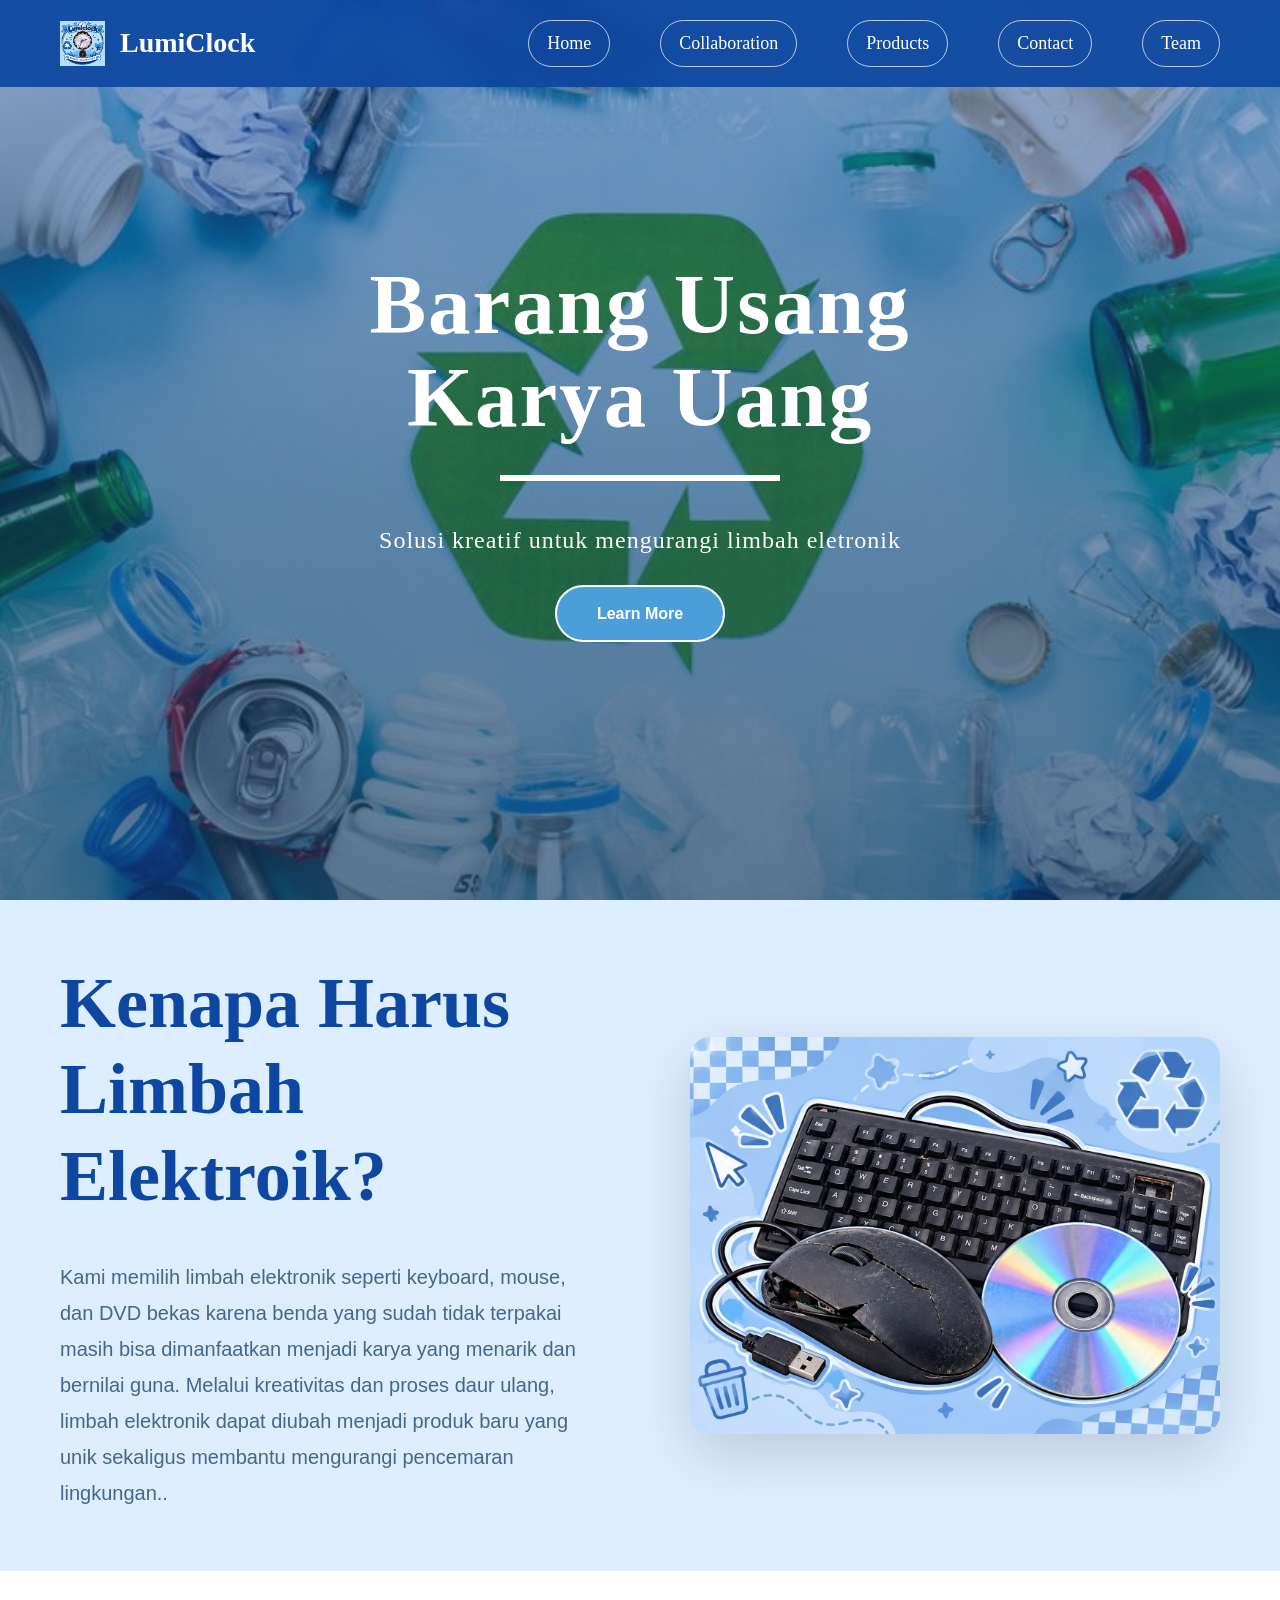
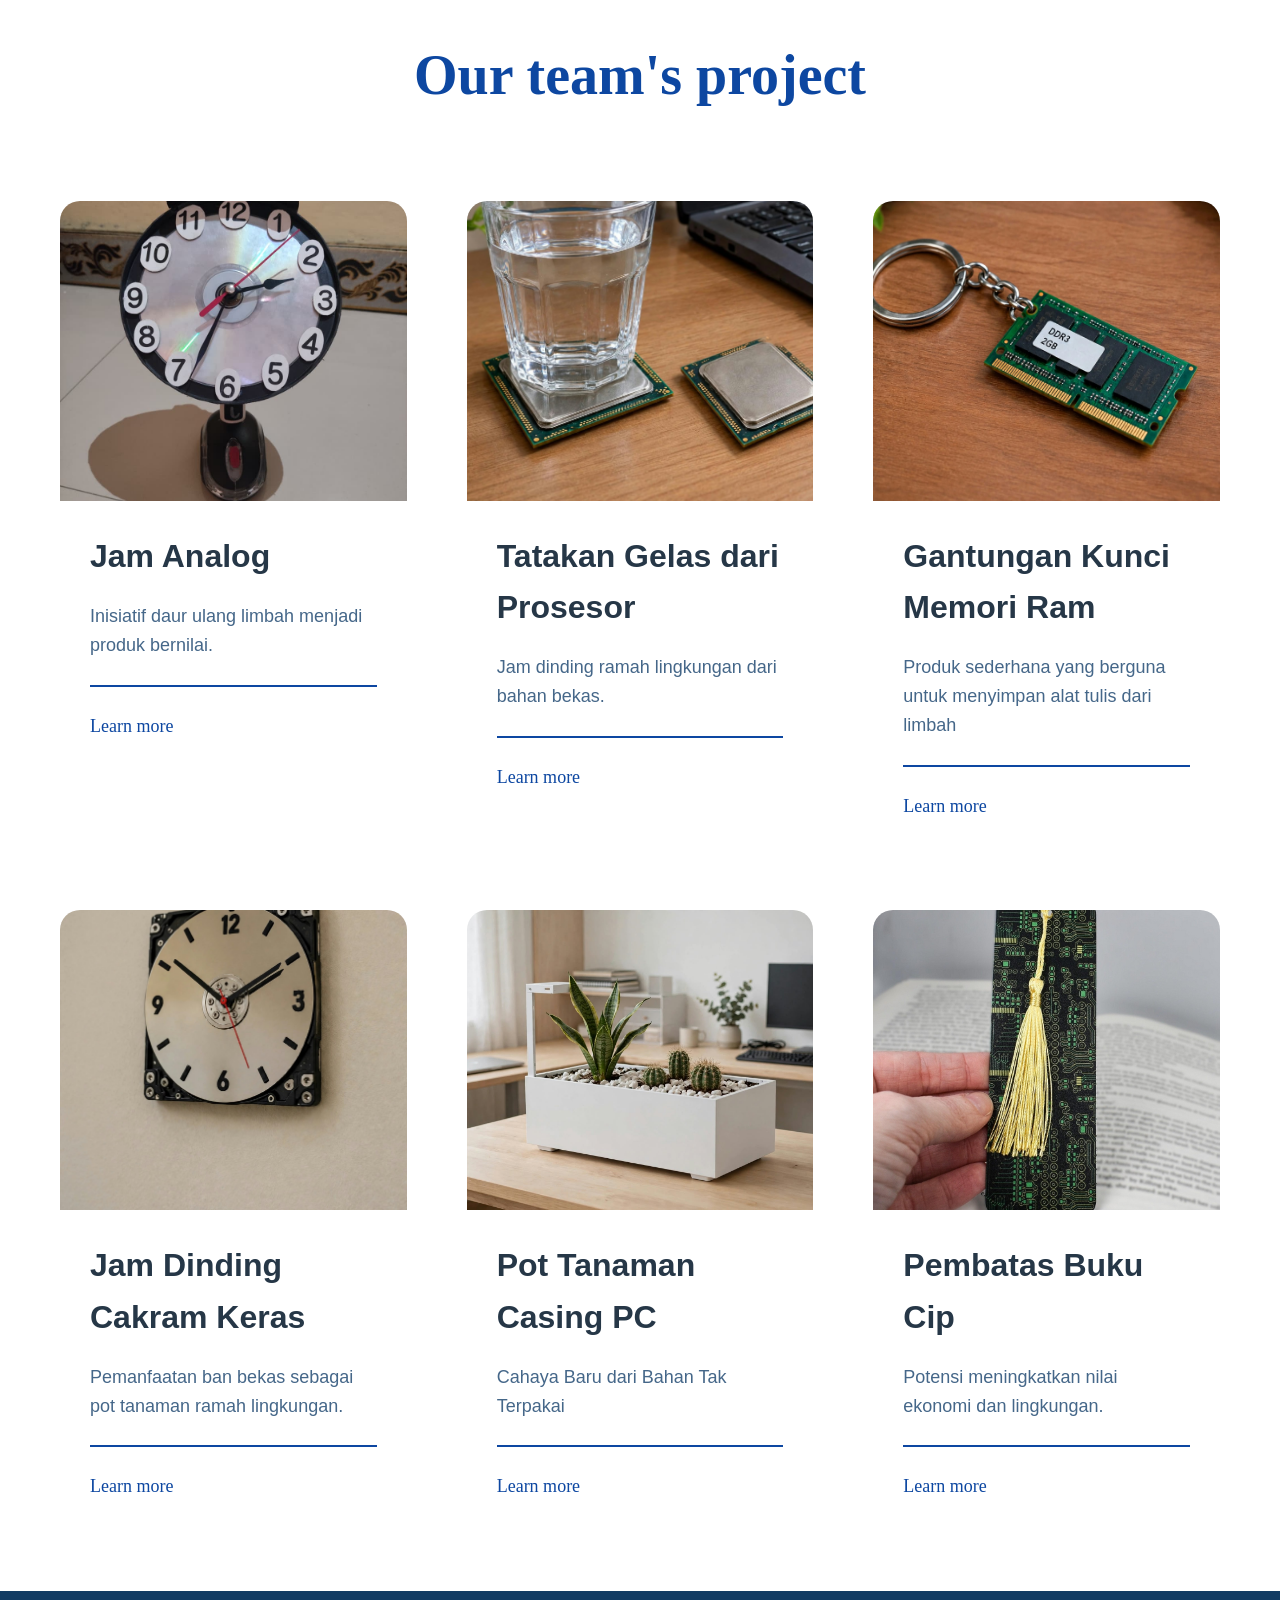
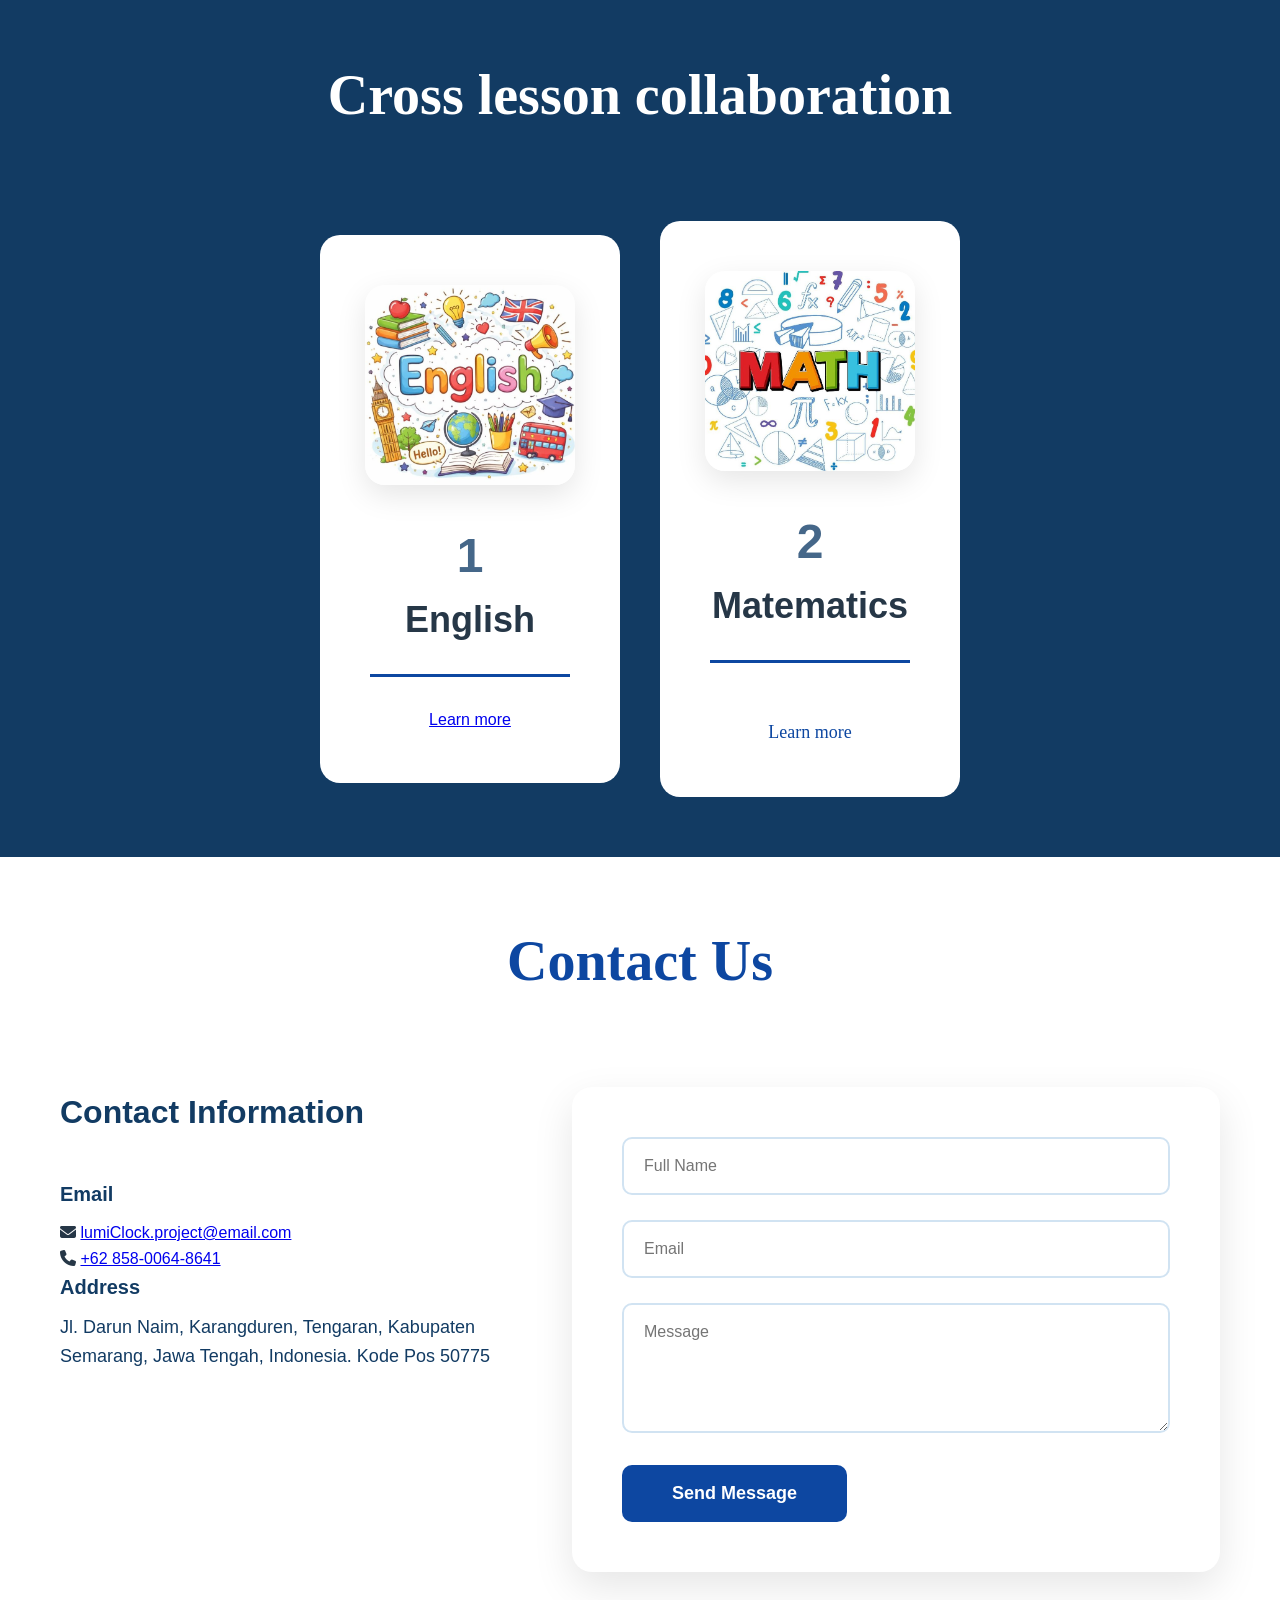
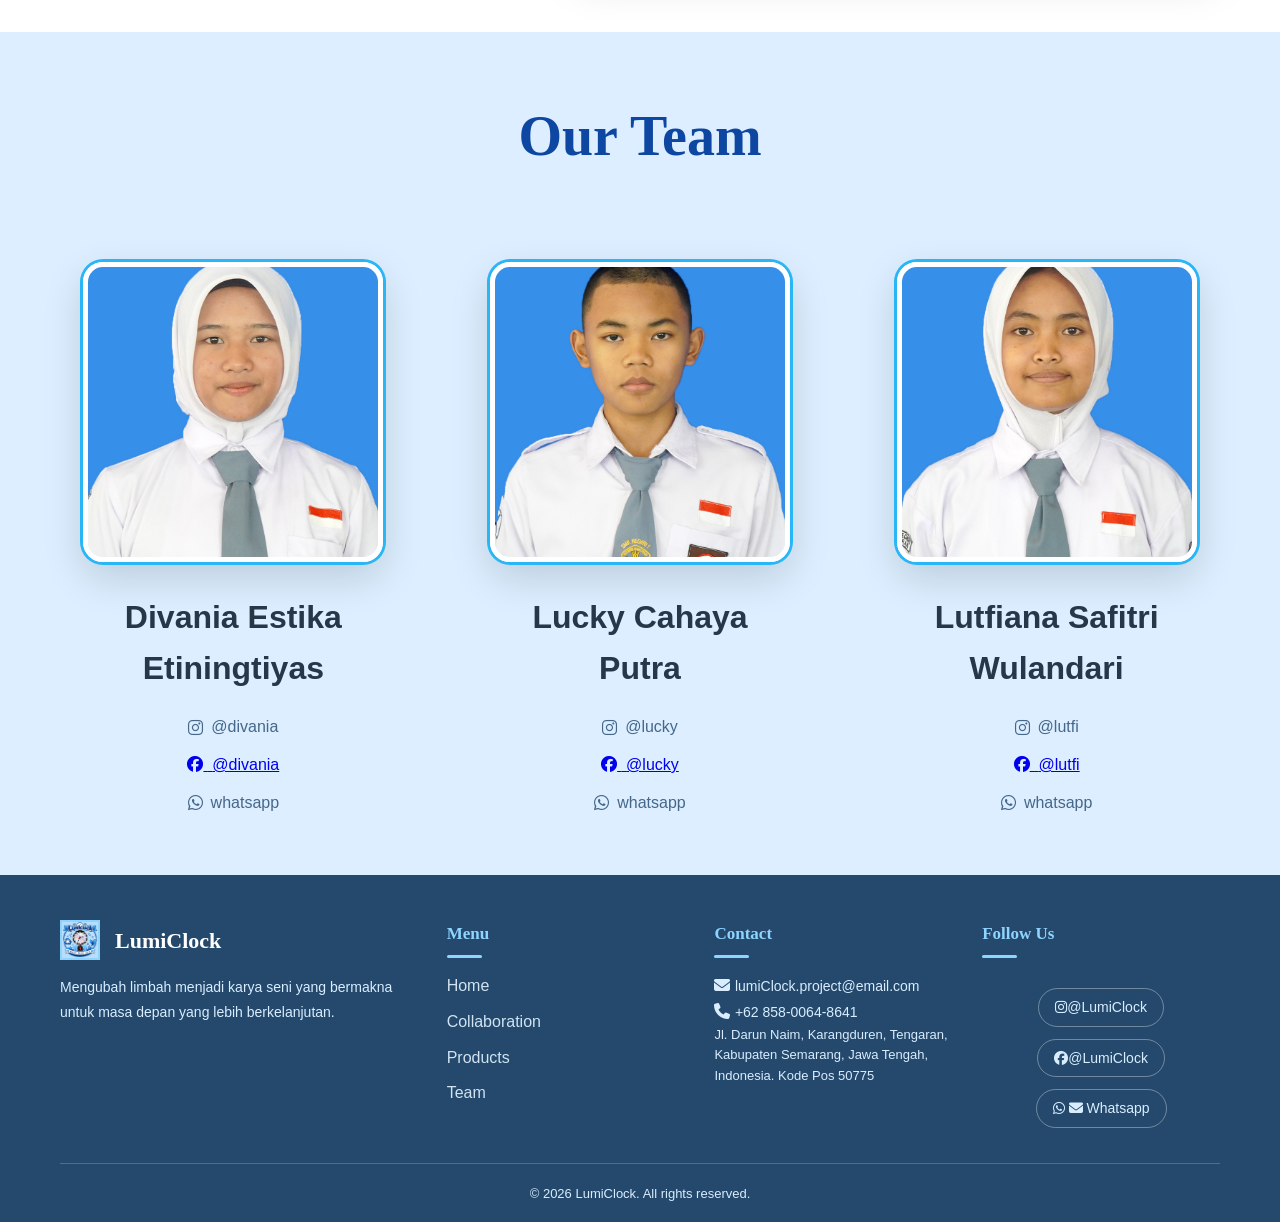
==== index.html @ 258621f5 "Add files via upload" ====
<!DOCTYPE html>
<html lang="id">
<head>
    <meta charset="UTF-8">
    <meta name="viewport" content="width=device-width, initial-scale=1.0">
    <title>LumiClock - Barang Usang Karya Uang</title>
    <link rel="stylesheet" href="style.css">
</head>
<body>

    <!-- Navigation -->
     
    <nav class="navbar">
        <div class="nav-container">
            <div class="logo">
                <img src="images/logo produk.jpeg" alt="LumiClock Logo">
                <span>LumiClock</span>
            </div>
            <ul class="nav-menu">
                 <li><a href="index.html#beranda">Home</a></li>
                        <li><a href="index.html#kolaborasi">Collaboration</a></li>
                        <li><a href="index.html#produk">Products</a></li>
                        <li><a href="index.html#kontak">Contact</a></li>
                        <li><a href="index.html#tim">Team</a></li>
            </ul>
        </div>
    </nav>

    <!-- Hero Section -->            

<section class="hero" id="beranda">
<div class="hero-content">
        <h1>Barang Usang<br>Karya Uang</h1>
        <div class="hero-underline"></div>
        <p class="hero-subtitle">Solusi kreatif untuk mengurangi limbah eletronik</p><br>

        <p><a href="materi.html" class="btn">Learn More</a></p>
        </div>
    </section>

    <!-- Why Section -->
    <section class="why-section">
        <div class="container">
            <div class="why-content">
                <div class="why-text">
                    <h2>Kenapa Harus<br>Limbah<br>Elektroik?</h2>
                    <p>Kami memilih limbah elektronik seperti keyboard, mouse, dan DVD bekas karena benda yang sudah tidak terpakai masih bisa dimanfaatkan menjadi karya yang menarik dan bernilai guna. Melalui kreativitas dan proses daur ulang, limbah elektronik dapat diubah menjadi produk baru yang unik sekaligus membantu mengurangi pencemaran lingkungan..</p>
                </div>
                <div class="why-image">
                    <img src="images/limbah.jpeg" alt="Limbah Elektronik">
                </div>
            </div>
        </div>
    </section>

     <!-- Products Section -->
    <section class="products-section" id="produk">
        <div class="container">
            <h2 class="section-title">Our team's project</h2>
            <div class="products-grid">
                <div class="product-card">
                    <div class="product-image">
                        <img src="images/JAM ANALOG.jpeg" alt="Jam Analog">
                    </div>
                    <h3>Jam Analog</h3>
                    <p>Inisiatif daur ulang limbah menjadi produk bernilai.</p>
                    <div class="product-underline"></div>
                    <a href="jam analog.html" class="learn-more">Learn more</a>
                </div>
                <div class="product-card">
                    <div class="product-image">
                        <img src="images/TATAKAN GELAS.jpeg" alt="Tatakan Gelas">
                    </div>
                    <h3>Tatakan Gelas dari Prosesor</h3>
                    <p>Jam dinding ramah lingkungan dari bahan bekas.</p>
                    <div class="product-underline"></div>
                    <a href="tatakan gelas.html" class="learn-more">Learn more</a>
                </div>
                <div class="product-card">
                    <div class="product-image">
                        <img src="images/GANTUNGAN KUNCI.jpeg" alt="Gantungan Kunci Mmemori RAM">
                    </div>
                    <h3>Gantungan Kunci Memori Ram</h3>
                    <p>Produk sederhana yang berguna untuk menyimpan alat tulis dari limbah</p>
                    <div class="product-underline"></div>
                    <a href="gantungan kunci.html" class="learn-more" >Learn more</a>
                </div>
                <div class="product-card">
                    <div class="product-image">
                        <img src="images/JAMM  DINDING.jpeg" alt="Jam Dinding Cakram Keras">
                    </div>
                    <h3>Jam Dinding Cakram Keras</h3>
                    <p>Pemanfaatan ban bekas sebagai pot tanaman ramah lingkungan.</p>
                    <div class="product-underline"></div>
                    <a href="jam dinding.html" class="learn-more">Learn more</a>
                </div>
                <div class="product-card">
                    <div class="product-image">
                        <img src="images/POT TANAMAN.jpeg" alt="Pot Tanaman Casing PC">
                    </div>
                    <h3>Pot Tanaman Casing PC</h3>
                    <p>Cahaya Baru dari Bahan Tak Terpakai</p>
                    <div class="product-underline"></div>
                    <a href="pot tanaman.html" class="learn-more">Learn more</a>
                </div>

                <div class="product-card">
                    <div class="product-image">
                        <img src="images/pembatas buku chip.jpeg" alt="Pembatas Buku Cip">
                    </div>
                    <h3>Pembatas Buku Cip</h3>
                    <p>Potensi meningkatkan nilai ekonomi dan lingkungan.</p>
                    <div class="product-underline"></div>
                    <a href="pembatas buku.html" class="learn-more">Learn more</a>
                </div>
            </div>
        </div>
    </section>


    <!-- Collaboration Section -->
    <section class="collaboration-section" id="kolaborasi">
        <div class="container">
            <h2 class="section-title">Cross lesson collaboration</h2>
            <div class="collaboration-grid">
                     
                <div class="collab-card">
                    <div class="collab-icon">
                        <img src="images/bahasa inggris.jpg" alt="Bahasa Inggris">
                    </div>
                    <h3><span class="number">1</span>English</h3>
                    <div class="collab-underline"></div>
                    <a href="bahasa inggris.html" learn-more>Learn more</a>
                </div>

                <div class="collab-card">
                    <div class="collab-icon">
                        <img src="images/logo matematika.jpg" alt="Matematika">
                    </div>
                    <h3><span class="number">2</span> Matematics</h3>
                    <div class="collab-underline"></div><br>
                    <a href="matematika.html" class="learn-more">Learn more</a><br>
                </div>
            </div>
        </div>
    </section>

   
    <!-- Contact Section -->
    <section class="contact-section" id="kontak">
        <div class="container">
            <h2 class="section-title">Contact Us</h2>
            <div class="contact-content">
                <div class="contact-info">
                    <h3>Contact Information</h3>
                    <div class="info-item">
                        <h4>Email</h4>
                         <div class="contact-item">
                <i class="fa-solid fa-envelope"></i>
                <a href="mailto:lumiClock.project@email.com">
                    lumiClock.project@email.com
                </a>
            </div>

            <div class="contact-item">
                <i class="fa-solid fa-phone"></i>
                <a href="tel:+62 858-0064-8641">
                    +62 858-0064-8641
                </a>
            </div>
        
                        <h4>Address</h4>
                        <p>Jl. Darun Naim, Karangduren, Tengaran, Kabupaten Semarang, Jawa Tengah, Indonesia. Kode Pos 50775</p>
                    </div>
                </div>

                
                <div class="contact-form">
                    <form>
                        <div class="form-group">
                            <input type="text" placeholder="Full Name" required>
                        </div>
                        <div class="form-group">
                            <input type="email" placeholder="Email" required>
                        </div>
                        <div class="form-group">
                            <textarea placeholder="Message" rows="5" required></textarea>
                        </div>
                        <button type="submit" class="btn-submit">Send Message</button>
                    </form>
                </div>
            </div>
        </div>
    </section>


 
   <!-- Team Section -->
    <section class="team-section" id="tim">
        <div class="container">
            <h2 class="section-title">Our Team</h2>
            <div class="team-grid">
                <div class="team-card">
                    <div class="team-image">
                        <img src="images/PPLG (10).JPG" alt="Divania Estika Etiningtiyas">
                    </div>
                    <h3>Divania Estika Etiningtiyas</h3>
          <link rel="stylesheet" href="https://cdnjs.cloudflare.com/ajax/libs/font-awesome/6.5.1/css/all.min.css">
          <div class="sosmed">
            <a href="https://www.instagram.com/divaa_tys?xtok=dWRhZnltdzcya3Fh" target="_blank" class="sosmed-item">
                <i class="fa-brands fa-instagram"></i>
              <span>@divania</span>
            </a>
            <a href="https://www.facebook.com/share/1EH5o3qhyA/">
                <i class="fa-brands fa-facebook"></i><span> </span>

              <i class="fab vi.facebook"></i> <span>@divania</span><br>
            </a>
           <a href="https://wa.me/082322946203" class="sosmed-item">
    <i class="fa-brands fa-whatsapp"></i>
    <span>whatsapp</span>
</a>
                </div>
                </div>


                <div class="team-card">
                    <div class="team-image">
                        <img src="images/PPLG (20).JPG" alt="Lucky Cahaya Putra">
                    </div>
                    <h3>Lucky Cahaya <br> Putra</h3>
                   <link rel="stylesheet" href="https://cdnjs.cloudflare.com/ajax/libs/font-awesome/6.5.1/css/all.min.css">
          <div class="sosmed">
            <a href="https://www.instagram.com/lace_ky?srtk=NGhic2dpZ2Y5dnlt" target="_blank" class="sosmed-item">
             <i class="fa-brands fa-instagram"></i>
          <span>@lucky</span>
             </a>
            <a href="https://www.facebook.com/share/1KVHvXNcz6/">
                <i class="fa-brands fa-facebook"></i><span> </span>

              <i class="fab vi.facebook"></i> <span>@lucky</span><br>
            </a>
            <a href="https://wa.me/6085875242914" class="sosmed-item">
               <i class="fa-brands fa-whatsapp"></i>
                <span>whatsapp</span>
            </a>
                </div>
                </div>


                
                <div class="team-card">
                    <div class="team-image">
                        <img src="images/PPLG (22).JPG" alt="Lutfiana Safitri Wulandari">
                    </div>
                    <h3>Lutfiana Safitri Wulandari</h3>
                   <link rel="stylesheet" href="https://cdnjs.cloudflare.com/ajax/libs/font-awesome/6.5.1/css/all.min.css">
          <div class="sosmed">
           <a href="https://www.instagram.com/cure_lutfiana?obrf=MWN4d24wbmVnMG81MA==" target="_blank" class="sosmed-item">
             <i class="fa-brands fa-instagram"></i>
              <span>@lutfi</span>
            </a>

            <a href="https://www.facebook.com/share/1JRMru8TwY/">
                <i class="fa-brands fa-facebook"></i><span> </span>

              <i class="fab vi.facebook"></i> <span>@lutfi</span><br>
            </a>
           <a href="https://wa.me/085800648641" class="sosmed-item">
             <i class="fa-brands fa-whatsapp"></i>
              <span>whatsapp</span>
           </a>
                </div>
                </div>
            </div>
        </div>
    </section>


        <!-- Footer -->
    <footer class="footer">
        <div class="container">
            <div class="footer-content">
                <div class="footer-section">
                    <div class="footer-logo">
                        <img src="images/logo produk.jpeg" alt="LumiClock">
                        <span>LumiClock</span>
                    </div>
                    <p>Mengubah limbah menjadi karya seni yang bermakna untuk masa depan yang lebih berkelanjutan.</p>
                </div>
                <div class="footer-section">
                    <h4>Menu</h4>
                    <ul>
                        <li><a href="index.html#beranda">Home</a></li>
                        <li><a href="index.html#kolaborasi">Collaboration</a></li>
                        <li><a href="index.html#produk">Products</a></li>
                        <li><a href="index.html#tim">Team</a></li>
                    </ul>
                </div>
                <div class="footer-section">
                    <h4>Contact</h4>
                    <ul>
                       <div class="contact-item">
                <i class="fa-solid fa-envelope"></i>
                <a href="mailto:lumiClock.project@email.com">
                    lumiClock.project@email.com
                </a>
            </div>

            <div class="contact-item">
                <i class="fa-solid fa-phone"></i>
                <a href="tel:+62 858-0064-8641">
                    +62 858-0064-8641
                </a>
            </div>
                        <li>Jl. Darun Naim, Karangduren, Tengaran, Kabupaten Semarang, Jawa Tengah, Indonesia. Kode Pos 50775</li>
                    </ul>
                </div>
                <div class="footer-section">
                    <h4>Follow Us</h4>
                    <div class="social-links">
                       <div class="sosmed">
  <a href="https://instagram.com/divania" target="_blank">
    <i class="fa-brands fa-instagram"></i><span>@LumiClock</span>
  </a>
  <a href="https://facebook.com/divania" target="_blank">
    <i class="fa-brands fa-facebook"></i><span>@LumiClock</span>
  </a>
  <a href="https://wa.me/082322946203" target="_blank">
    <i class="fa-brands fa-whatsapp"></i>
    <i class="fa-solid fa-envelope"></i>
    <span>Whatsapp</span>
  </a>
</div>
                    </div>
                </div>
            </div>
            <div class="footer-bottom">
                <p>&copy; 2026 LumiClock. All rights reserved.</p>
            </div>
        </div>
    </footer>

</body>
</html>
---- style.css ----
/* CSS Reset */
* {
    margin: 0;
    padding: 0;
    box-sizing: border-box;
}

/* Root Variables - BLUE THEME */
:root {
    --primary-color: #0D47A1;
    --secondary-color: #456789;
    --accent-color: #29B6F6;
    --text-color: #263747;
    --light-gray: #EAF4FC;
    --medium-gray: #D1E3F2;
    --dark-gray: #123B63;
    --white: #ffffff;
}

/* Base Styles */
body {
    font-family: 'DM Sans', 'Gotham', 'TeX Gyre Termes', 'TT Interphases Mono', sans-serif;
    line-height: 1.6;
    color: var(--text-color);
    overflow-x: hidden;
}

.container {
    max-width: 1400px;
    margin: 0 auto;
    padding: 0 60px;
}

/* Navigation */
.navbar {
    position: fixed;
    top: 0;
    width: 100%;
    background: rgba(13, 71, 161, 0.92);
    backdrop-filter: blur(10px);
    z-index: 1000;
    padding: 20px 0;
}

.nav-container {
    max-width: 1400px;
    margin: 0 auto;
    padding: 0 60px;
    display: flex;
    justify-content: space-between;
    align-items: center;
}

.logo {
    display: flex;
    align-items: center;
    gap: 15px;
    color: var(--white);
    font-size: 28px;
    font-weight: 700;
    font-family: 'TeX Gyre Termes';
}

.logo img {
    width: 45px;
    height: 45px;
}

.nav-menu {
    display: flex;
    list-style: none;
    gap: 50px;
}

.nav-menu a {
    display: inline-block;
    padding: 8px 18px;
    color: var(--white);
    text-decoration: none;
    font-size: 18px;
    font-weight: 500;
    border: 1.5px solid rgba(255, 255, 255, 0.7);
    border-radius: 30px;
    transition: all 0.3s ease;
    font-family: 'TeX Gyre Termes';
}

.nav-menu a:hover {
    color: var(--accent-color);
    border-color: var(--accent-color);
    background: rgba(41, 182, 246, 0.1);
}

/* Hero Section */
.hero {
    position: relative;
    min-height: 100vh;

    background-image:
        linear-gradient(
            rgba(13, 71, 161, 0.45),
            rgba(18, 59, 99, 0.65)
        ),
        url("images/recycle.jpg");

    background-size: cover;
    background-position: center center;
    background-repeat: no-repeat;
    background-attachment: scroll;

    display: flex;
    align-items: center;
    justify-content: center;
    text-align: center;
}

.hero-content {
    color: var(--white);
}



.hero h1 {
    font-family: 'TeX Gyre Termes';
    font-size: 85px;
    font-weight: 700;
    line-height: 1.1;
    margin-bottom: 30px;
    letter-spacing: 2px;
}

.hero-underline {
    width: 280px;
    height: 6px;
    background: var(--white);
    margin: 30px auto 40px;
}

.hero-subtitle {
    font-size: 24px;
    font-weight: 400;
    letter-spacing: 1px;
    font-family: 'DM Sans';
}

/* Why Section */
.why-section {
    padding: 60px 0;
    background: var(--light-gray);
}

.why-content {
    display: grid;
    grid-template-columns: 1fr 1fr;
    gap: 100px;
    align-items: center;
}

.why-text h2 {
    font-family: 'TeX Gyre Termes';
    font-size: 72px;
    font-weight: 700;
    line-height: 1.2;
    margin-bottom: 40px;
    color: var(--primary-color);
}

.why-text p {
    font-size: 20px;
    line-height: 1.8;
    color: var(--secondary-color);
}

.why-image {
    border-radius: 20px;
    overflow: hidden;
    box-shadow: 0 20px 60px rgba(0, 0, 0, 0.15);
}

.why-image img {
    width: 100%;
    height: auto;
    display: block;
}

/* Collaboration Section */
.collaboration-section {
    padding: 60px 0;
    background: var(--dark-gray);
}

.section-title {
    font-size: 56px;
    font-weight: 700;
    text-align: center;
    margin-bottom: 80px;
    color: var(--white);
    font-family: 'TeX Gyre Termes';
}

.collaboration-grid {
    display: flex;
    justify-content: center;
    align-items: center;
    gap: 40px;
    flex-wrap: wrap;
}

.collab-card {
    background: var(--white);
    padding: 50px 40px;
    border-radius: 20px;
    text-align: center;
    width: 300px;
    transition: transform 0.3s ease, box-shadow 0.3s ease;
}

.collab-card:hover {
    transform: translateY(-10px);
    box-shadow: 0 30px 80px rgba(13, 71, 161, 0.2);
}

.collab-icon {
    width: 210px;
    height: 200px;
    margin: 0 auto 40px;
    border-radius: 20px;
    overflow: hidden;
    box-shadow: 0 10px 30px rgba(0, 0, 0, 0.1);
}

.collab-icon img {
    width: 100%;
    height: 100%;
    object-fit: cover;
}

.collab-card h3 {
    font-size: 36px;
    font-weight: 700;
    margin-bottom: 30px;
    line-height: 1.3;
}

.number {
    font-size: 48px;
    color: var(--secondary-color);
    display: block;
    margin-bottom: 10px;
}

.collab-underline {
    width: 200px;
    height: 3px;
    background: var(--primary-color);
    margin: 30px auto;
}

.learn-more {
    color: var(--primary-color);
    text-decoration: none;
    font-size: 18px;
    font-weight: 500;
    transition: rgba(15, 185, 236, 0.897);
    font-family: 'TT Interphases Mono';
}

.learn-more:hover {
    color: var(--accent-color);
}

/* Products Section */
.products-section {
    padding: 60px 0;
    background: var(--light-gray);
}

.products-section .section-title {
    color: var(--primary-color);
    font-family: 'TeX Gyre Termes';
}

.products-grid {
    display: grid;
    grid-template-columns: repeat(3, 1fr);
    gap: 60px;
}

.product-card {
    background: var(--white);
    border-radius: 20px;
    overflow: hidden;
    transition: transform 0.3s ease, box-shadow 0.3s ease;
}

.product-card:hover {
    transform: translateY(-10px);
    box-shadow: 0 30px 80px rgba(13, 71, 161, 0.15);
}

.product-image {
    width: 100%;
    height: 300px;
    overflow: hidden;
}

.product-image img {
    width: 100%;
    height: 100%;
    object-fit: cover;
    transition: transform 0.3s ease;
}

.product-card:hover .product-image img {
    transform: scale(1.1);
}

.product-card h3 {
    font-size: 32px;
    font-weight: 700;
    padding: 30px 30px 20px;
}

.product-card p {
    font-size: 18px;
    color: var(--secondary-color);
    padding: 0 30px;
    line-height: 1.6;
}

.product-underline {
    width: calc(100% - 60px);
    height: 2px;
    background: var(--primary-color);
    margin: 25px 30px;
}

.product-card .learn-more {
    display: block;
    padding: 0 30px 30px;
}

/* Team Section */
.team-section {
    padding: 60px 0;
    background: var(--light-gray);
}

.team-section .section-title {
    color: var(--primary-color);
}

.team-grid {
    display: grid;
    grid-template-columns: repeat(3, 1fr);
    gap: 60px;
}

.team-card {
    text-align: center;
}

.team-image {
    width: 300px;
    height: 300px;
    margin: 0 auto 30px;
    border: 5px solid var(--white);
    border-radius: 20px;
    overflow: hidden;
    box-shadow: 0 0 0 3px var(--accent-color),
                0 15px 40px rgba(0, 0, 0, 0.15);
}

.team-image img {
    width: 100%;
    height: 100%;
    object-fit: cover;
    transition: transform 0.4s ease;
}

.team-card:hover .team-image img {
    transform: scale(1.05);
}

.team-card h3 {
    font-size: 32px;
    font-weight: 700;
    margin-bottom: 20px;
}

.team-card p {
    font-size: 16px;
    line-height: 1.8;
    color: var(--secondary-color);
    padding: 0 20px;
}

/* Contact Section */
.contact-section {
    padding: 60px 0;
    background: var(--dark-gray);
}

.contact-section .section-title {
    color: var(--white);
}

.contact-content {
    display: grid;
    grid-template-columns: 1fr 1.5fr;
    gap: 80px;
    margin-top: 60px;
}

.contact-info h3 {
    font-size: 32px;
    font-weight: 700;
    margin-bottom: 40px;
    color: var(--white);
}

.info-item {
    margin-bottom: 30px;
}

.info-item h4 {
    font-size: 20px;
    font-weight: 700;
    margin-bottom: 10px;
    color: var(--white);
}

.info-item p {
    font-size: 18px;
    color: var(--white);
    line-height: 1.6;
}

.contact-form {
    background: var(--white);
    padding: 50px;
    border-radius: 20px;
    box-shadow: 0 15px 40px rgba(0, 0, 0, 0.1);
}

.form-group {
    margin-bottom: 25px;
}

.form-group input,
.form-group textarea {
    width: 100%;
    padding: 18px 20px;
    border: 2px solid var(--medium-gray);
    border-radius: 10px;
    font-size: 16px;
    font-family: 'DM Sans', sans-serif;
    transition: border-color 0.3s ease;
}

.form-group input:focus,
.form-group textarea:focus {
    outline: none;
    border-color: var(--accent-color);
}

.btn-submit {
    background: var(--primary-color);
    color: var(--white);
    padding: 18px 50px;
    border: none;
    border-radius: 10px;
    font-size: 18px;
    font-weight: 600;
    cursor: pointer;
    transition: background 0.3s ease;
}

.btn-submit:hover {
    background: var(--dark-gray);
}

/* Footer */
.footer {
    background: var(--dark-gray);
    color: var(--white);
    padding: 80px 0 30px;
}

.footer-content {
    display: grid;
    grid-template-columns: 2fr 1fr 1fr 1fr;
    gap: 60px;
    margin-bottom: 50px;
}

.footer-logo {
    display: flex;
    align-items: center;
    gap: 15px;
    font-size: 28px;
    font-weight: 700;
    margin-bottom: 20px;
    font-family: 'TeX Gyre Termes';
}

.footer-logo img {
    width: 40px;
    height: 40px;
}

.footer-section p {
    font-size: 16px;
    line-height: 1.8;
    color: var(--medium-gray);
}

.footer-section h4 {
    font-size: 22px;
    font-weight: 700;
    margin-bottom: 25px;
    font-family: 'TeX Gyre Termes';
}

.footer-section ul {
    list-style: none;
}

.footer-section ul li {
    margin-bottom: 15px;
}

.footer-section ul li a {
    color: var(--medium-gray);
    text-decoration: none;
    font-size: 16px;
    transition: color 0.3s ease;
}

.footer-section ul li a:hover {
    color: var(--accent-color);
}

.social-links {
    display: flex;
    flex-direction: column;
    gap: 15px;
}

.social-links a {
    color: var(--medium-gray);
    text-decoration: none;
    font-size: 16px;
    transition: color 0.3s ease;
}

.social-links a:hover {
    color: var(--accent-color);
}

.footer-bottom {
    text-align: center;
    padding-top: 30px;
    border-top: 1px solid var(--secondary-color);
}

.footer-bottom p {
    color: var(--medium-gray);
    font-size: 14px;
}

/* Responsive Design */
@media (max-width: 1200px) {
    .container {
        padding: 0 40px;
    }

    .hero h1 {
        font-size: 72px;
    }

    .products-grid,
    .team-grid {
        grid-template-columns: repeat(2, 1fr);
    }
}

@media (max-width: 768px) {
    .nav-menu {
        gap: 25px;
        font-size: 16px;
    }

    .hero h1 {
        font-size: 48px;
    }

    .hero-subtitle {
        font-size: 24px;
    }

    .why-content,
    .contact-content {
        grid-template-columns: 1fr;
        gap: 50px;
    }

    .collaboration-grid,
    .products-grid,
    .team-grid,
    .footer-content {
        grid-template-columns: 1fr;
    }

    .section-title {
        font-size: 40px;
    }
}

@media (max-width: 480px) {
    .container,
    .nav-container {
        padding: 0 20px;
    }

    .hero h1 {
        font-size: 36px;
    }

    .hero-subtitle {
        font-size: 18px;
    }
}

/* Background Section Bergantian */

/* Section 1 - Why: Biru muda */
.why-section {
    background: #DCEEFF;
}

/* Section 2 - Collaboration: Biru navy */
.collaboration-section {
    background: #123B63;
}

/* Section 3 - Products: Putih */
.products-section {
    background: #FFFFFF;
}

/* Section 4 - Team: Biru muda */
.team-section {
    background: #DCEEFF;
}

/* Section 5 - Contact: Putih */
.contact-section {
    background: #FFFFFF;
}

/* Menyesuaikan warna judul Contact */
.contact-section .section-title {
    color: #0D47A1;
}

/* Menyesuaikan warna informasi kontak */
.contact-info h3,
.contact-info h4,
.contact-info p {
    color: #123B63;
}

/* Footer tetap biru navy */
.footer {
    background: #123B63;
}

.btn {
  display: inline-block;
  padding: 14px 40px;
  background: #4a9fd8;
  color: #fff;
  font-weight: 700;
  text-decoration: none;   /* hilangkan garis bawah */
  border: 2px solid #fff;  /* bingkai */
  border-radius: 999px;    /* bentuk pil */
  transition: 0.3s;
}

.btn:hover {
  background: #fff;
  color: #4a9fd8;
  transform: translateY(-3px);
  box-shadow: 0 6px 14px rgba(0, 0, 0, 0.25);
}

/* Base Styles */
body {
    font-family: 'DM Sans', 'Gotham', 'TeX Gyre Termes',
    'TT Interphases Mono', sans-serif;

    line-height: 1.6;
    color: var(--text-color);
    overflow-x: hidden;

    background-color: #EAF4FC;
}

/* Sosial Media Tim */
.sosmed {
    display: flex;
    flex-direction: column;
    align-items: center;
    gap: 12px;
    margin-top: 15px;
}

.sosmed-item {
    display: flex;
    align-items: center;
    justify-content: center;
    gap: 8px;
    color: var(--secondary-color);
    text-decoration: none;
    font-family: 'DM Sans', sans-serif;
    font-size: 16px;
    font-weight: 400;
    transition: 0.3s ease;
    
}

.sosmed-item i {
    font-size: 17px;
    font-weight: normal;
}

.sosmed-item span {
    font-weight: 400;
}

.sosmed-item:hover {
    color: var(--primary-color);
}

/* ================================
   FOOTER
================================ */
.footer {
    background: #24496c;
    color: #d9edff;
    padding: 45px 0 18px;
}

.footer-content {
    display: grid;
    grid-template-columns: 1.5fr 1fr 1fr 1fr;
    gap: 30px;
    margin-bottom: 35px;
}

.footer-logo {
    margin-bottom: 15px;
}

.footer-logo img {
    border: 2px solid #8ed4ff;
}

.footer-logo span {
    color: white;
    font-size: 22px;
    font-weight: bold;
}

.footer-section p {
    font-size: 14px;
    color: #d9edff;
    line-height: 1.8;
}

.footer-section h4 {
    color: #8ed4ff;
    font-size: 17px;
    margin-bottom: 15px;
}

.footer-section h4::after {
    content: "";
    display: block;
    width: 35px;
    height: 3px;
    background: #8ed4ff;
    margin-top: 8px;
    border-radius: 5px;
}

.footer-section ul {
    list-style: none;
}

.footer-section ul li {
    margin-bottom: 10px;
    font-size: 13px;
    color: #d9edff;
}

.footer-section a {
    text-decoration: none;
    color: #d9edff;
    font-size: 14px;
    transition: 0.3s;
}

.footer-section a:hover {
    color: #8ed4ff;
    padding-left: 5px;
}

/* SOCIAL LINKS */
.social-links {
    display: flex;
    flex-direction: column;
    gap: 12px;
}

.social-links a {
    display: inline-block;
    width: fit-content;
    padding: 7px 16px;
    border: 1px solid rgba(255, 255, 255, 0.35);
    border-radius: 50px;
    transition: 0.3s;
}

.social-links a:hover {
    background: #8ed4ff;
    color: #174b7a;
    padding-left: 20px;
}

/* FOOTER BOTTOM */
.footer-bottom {
    border-top: 1px solid rgba(255, 255, 255, 0.2);
    padding-top: 20px;
    text-align: center;
}

.footer-bottom p {
    font-size: 13px;
    color: #d9edff;
}

/* ================================
   RESPONSIVE TABLET
================================ */
@media (max-width: 900px) {

    .nav-container {
        flex-direction: column;
        gap: 15px;
    }

    .nav-menu {
        flex-wrap: wrap;
        justify-content: center;
        gap: 10px;
    }

    .footer-content {
        grid-template-columns: repeat(2, 1fr);
    }
}

/* ================================
   RESPONSIVE HP
================================ */
@media (max-width: 600px) {

    .navbar {
        padding: 12px 0;
    }

    .nav-menu {
        gap: 8px;
    }

    .nav-menu a {
        font-size: 12px;
        padding: 7px 12px;
    }

    .hero-content-page h1 {
        font-size: 26px;
    }

    .subtitle {
        font-size: 15px;
        letter-spacing: 1px;
    }

    .page-hero {
        padding: 55px 0;
    }

    .intro-section,
    .observations-section {
        padding: 40px 0;
    }

    .intro-content {
        padding: 22px;
    }

    .intro-content h2 {
        font-size: 23px;
    }

    .section-title-page {
        font-size: 24px;
        margin-bottom: 28px;
    }

    .observation-header {
        padding: 18px;
    }

    .author-info {
        gap: 12px;
    }

    .author-info img {
        width: 52px;
        height: 52px;
    }

    .author-info h3 {
        font-size: 14px;
    }

    .observation-content {
        padding: 22px 18px;
    }

    .observation-content h4 {
        font-size: 18px;
    }

    .observation-content p {
        font-size: 14px;
    }

    .footer-content {
        grid-template-columns: 1fr;
        gap: 25px;
    }
}


/* Font utama untuk seluruh website */
body {
    font-family: 'DM Sans', sans-serif;
}

/* Font khusus untuk judul */
h1, h2, h3 {
    font-family: 'Poppins', sans-serif;
}
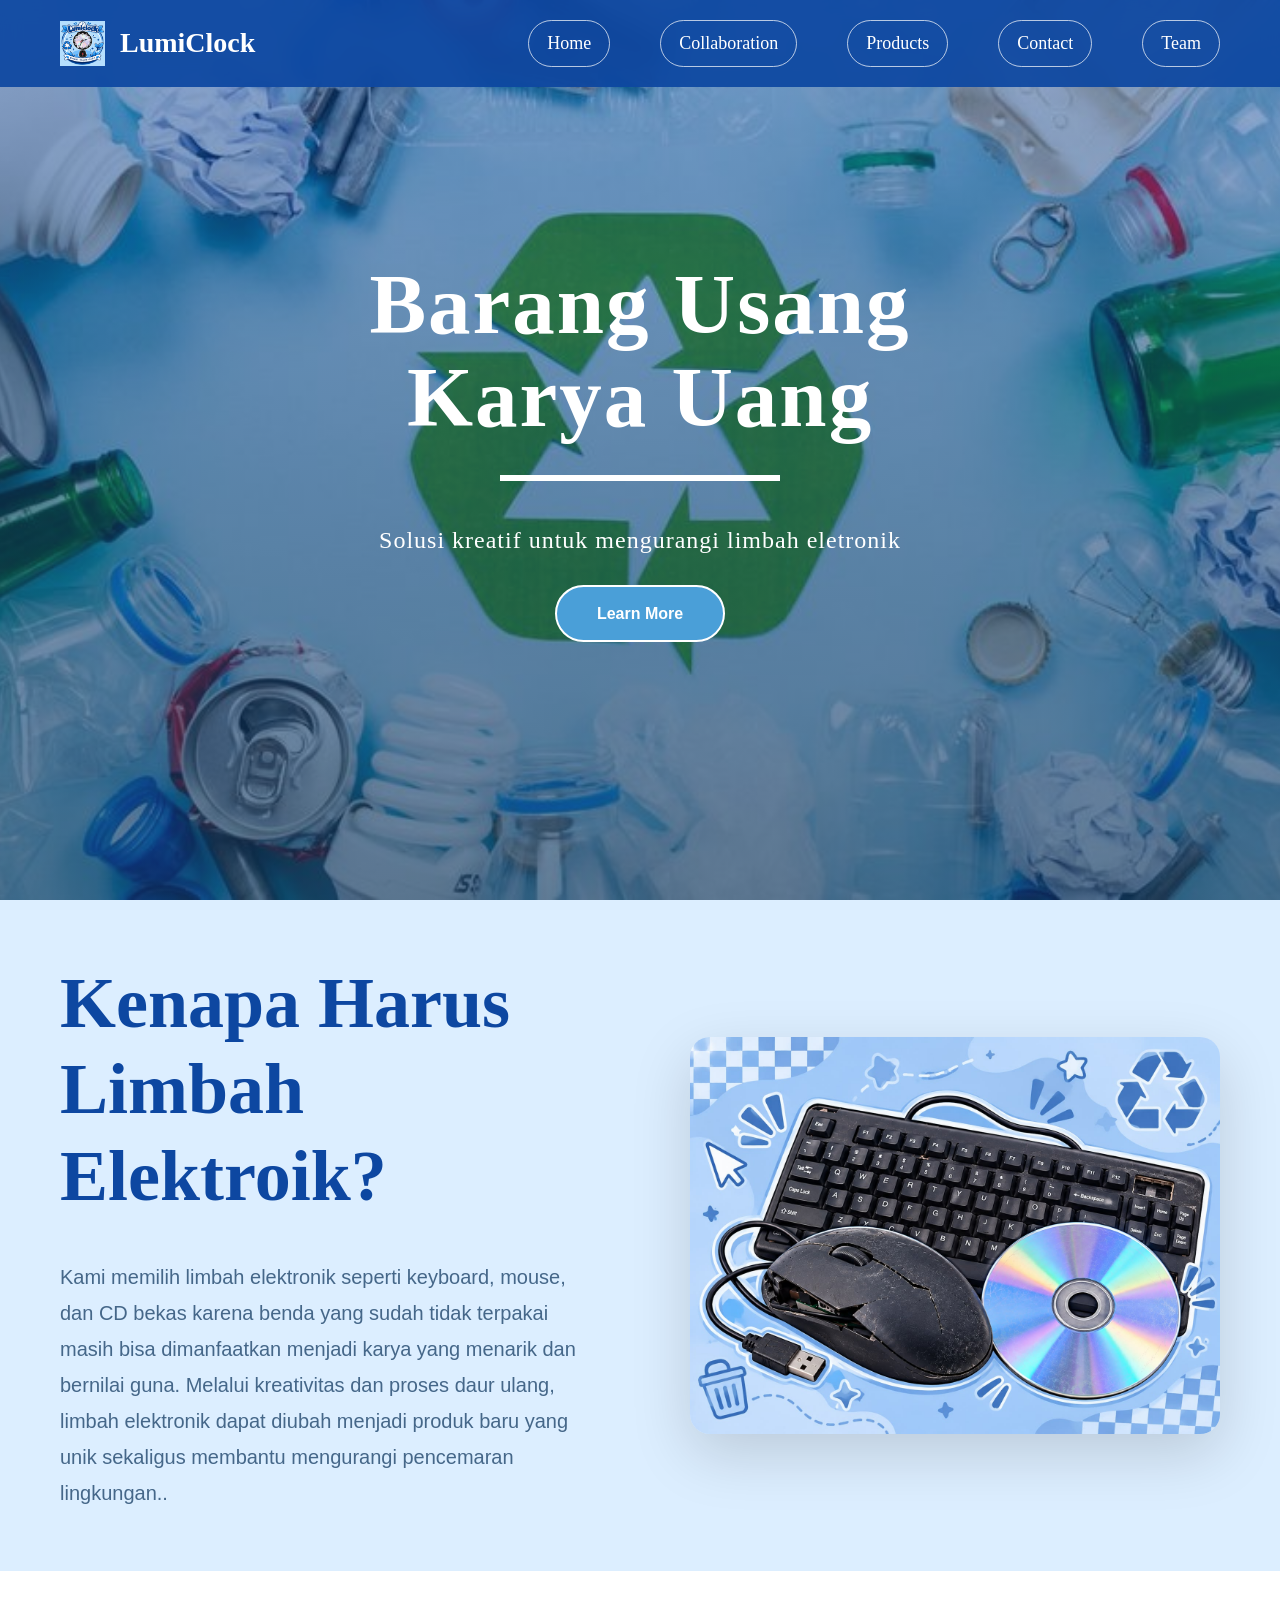
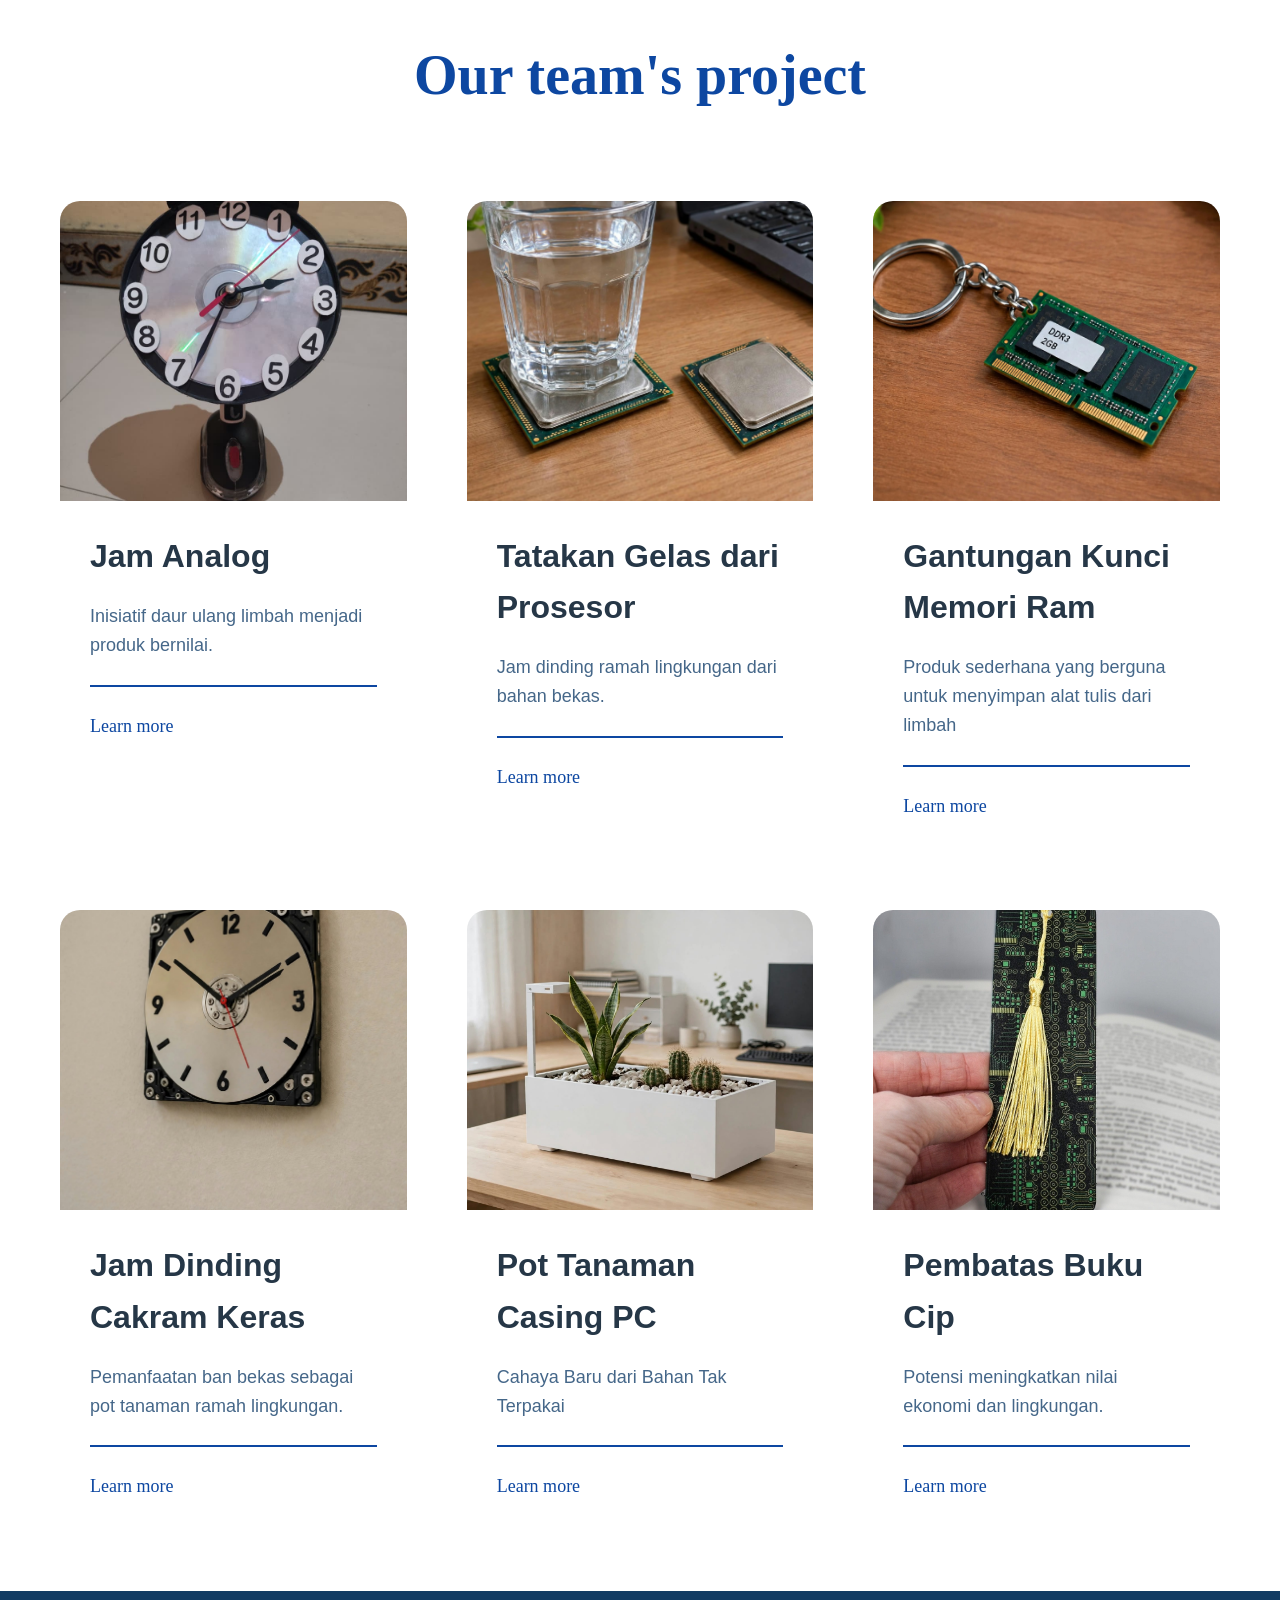
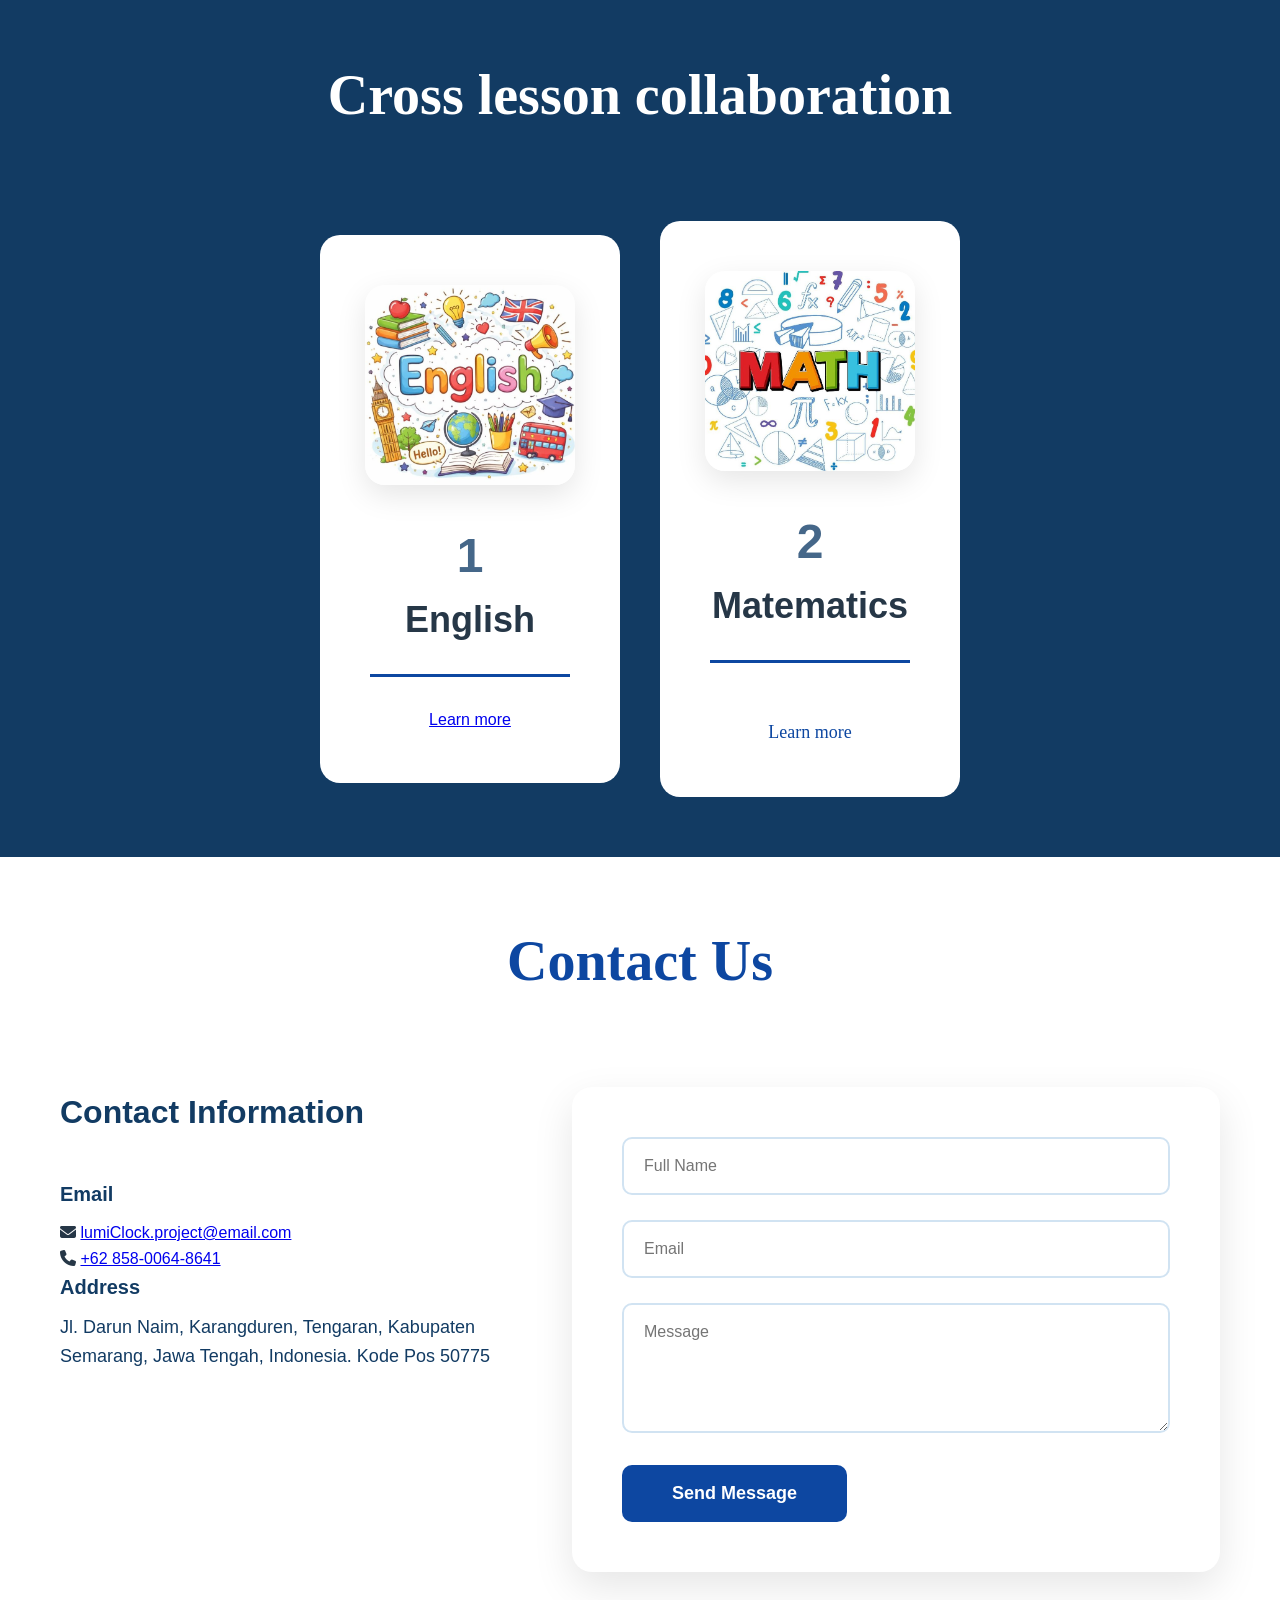
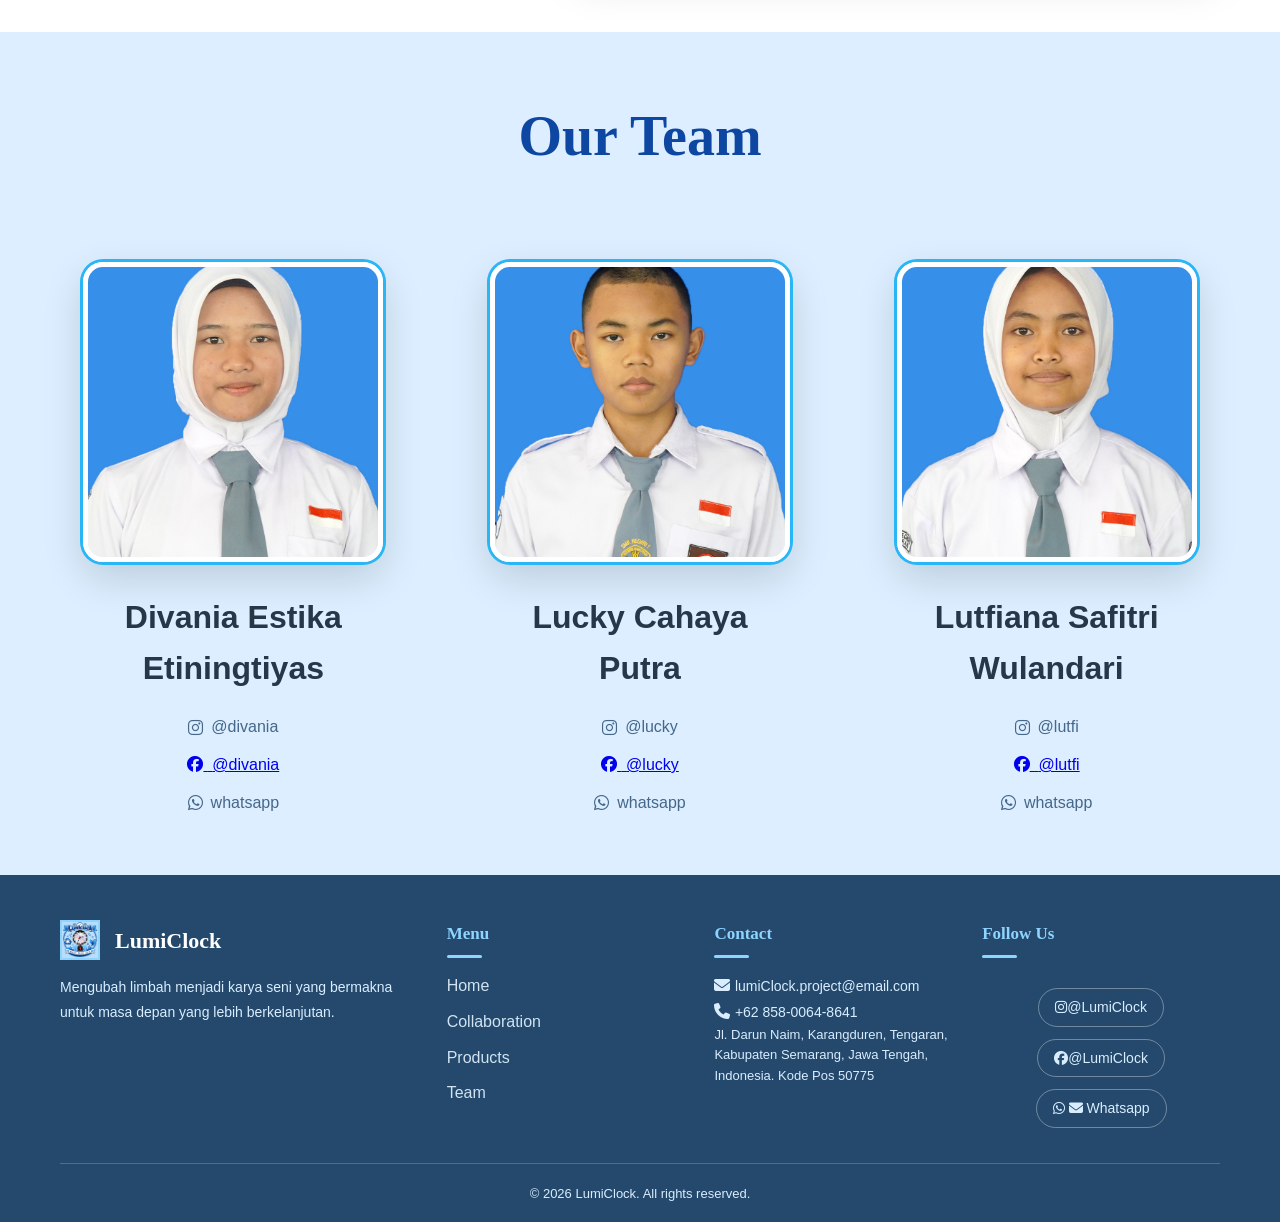
==== commit b6cd1dee: "Update index.html" ====
--- a/index.html
+++ b/index.html
@@ -44,7 +44,7 @@
             <div class="why-content">
                 <div class="why-text">
                     <h2>Kenapa Harus<br>Limbah<br>Elektroik?</h2>
-                    <p>Kami memilih limbah elektronik seperti keyboard, mouse, dan DVD bekas karena benda yang sudah tidak terpakai masih bisa dimanfaatkan menjadi karya yang menarik dan bernilai guna. Melalui kreativitas dan proses daur ulang, limbah elektronik dapat diubah menjadi produk baru yang unik sekaligus membantu mengurangi pencemaran lingkungan..</p>
+                    <p>Kami memilih limbah elektronik seperti keyboard, mouse, dan CD bekas karena benda yang sudah tidak terpakai masih bisa dimanfaatkan menjadi karya yang menarik dan bernilai guna. Melalui kreativitas dan proses daur ulang, limbah elektronik dapat diubah menjadi produk baru yang unik sekaligus membantu mengurangi pencemaran lingkungan..</p>
                 </div>
                 <div class="why-image">
                     <img src="images/limbah.jpeg" alt="Limbah Elektronik">
@@ -342,4 +342,4 @@
     </footer>
 
 </body>
-</html>+</html>
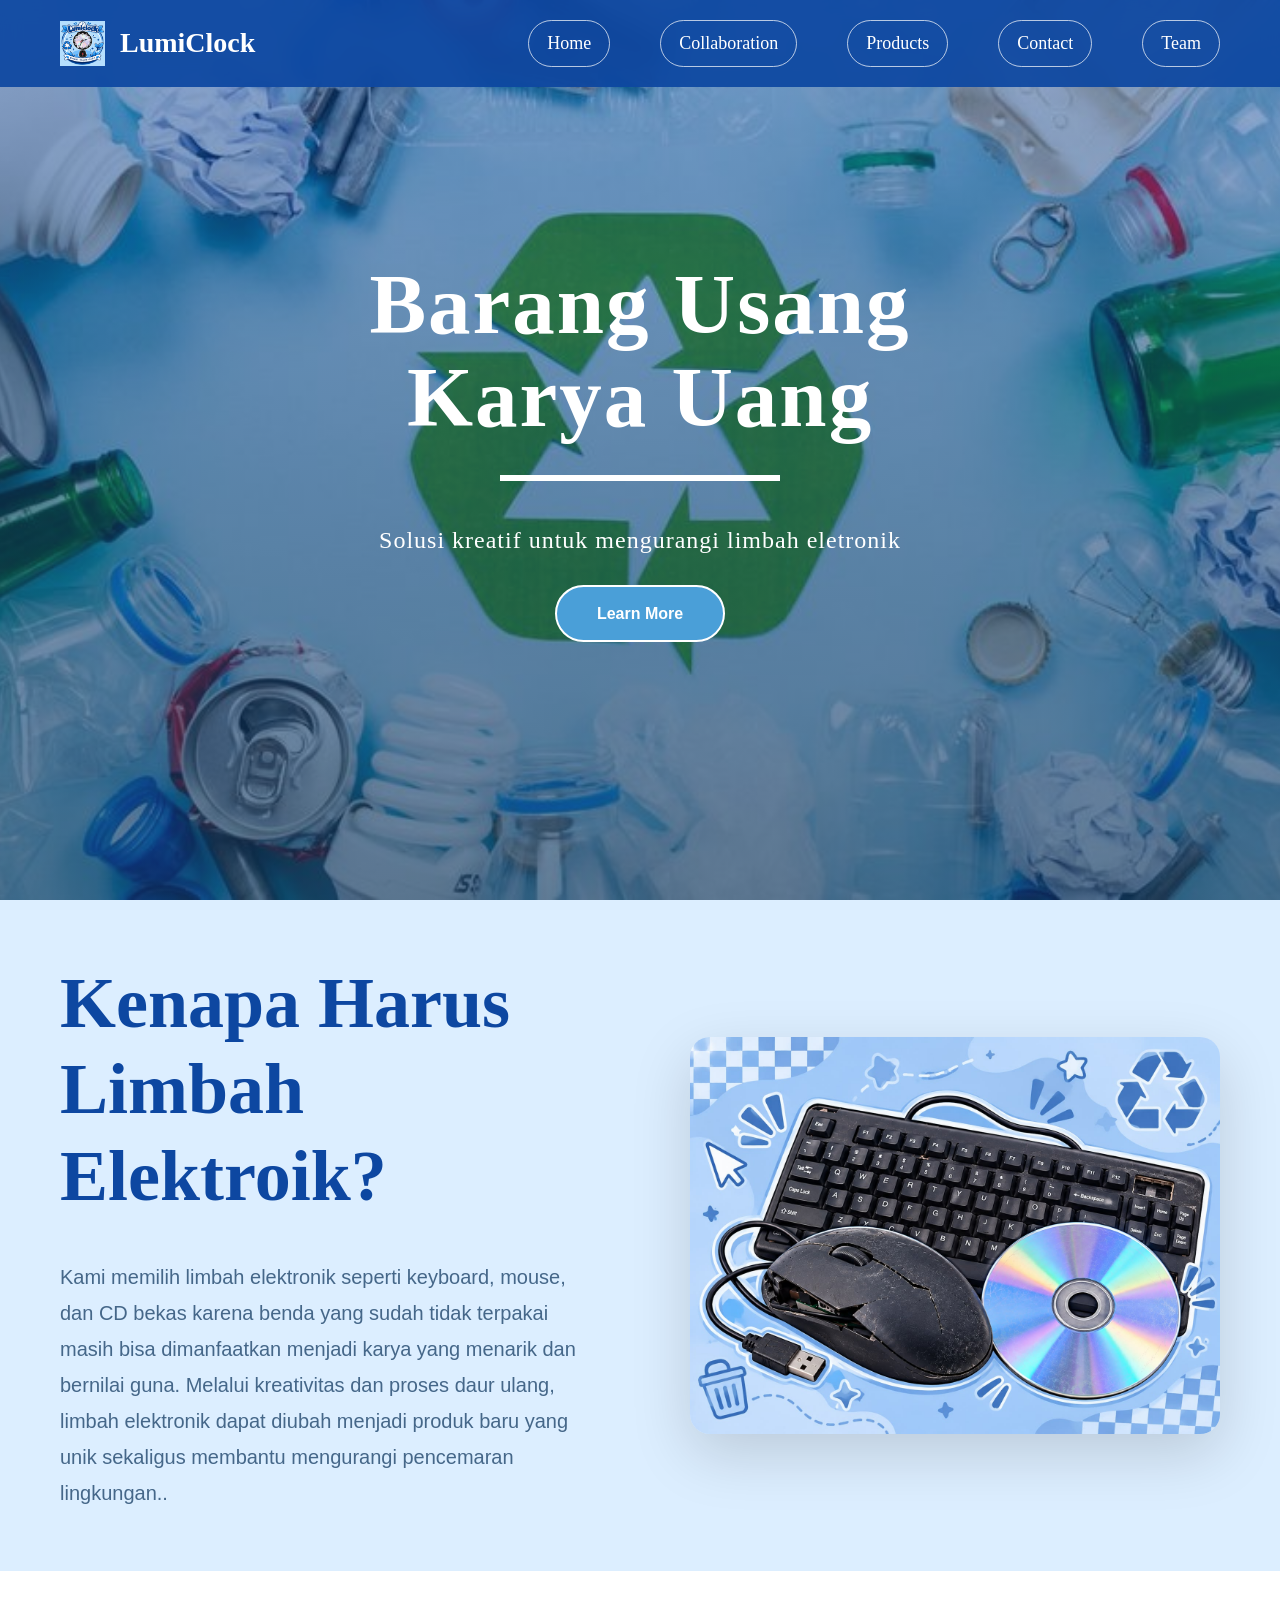
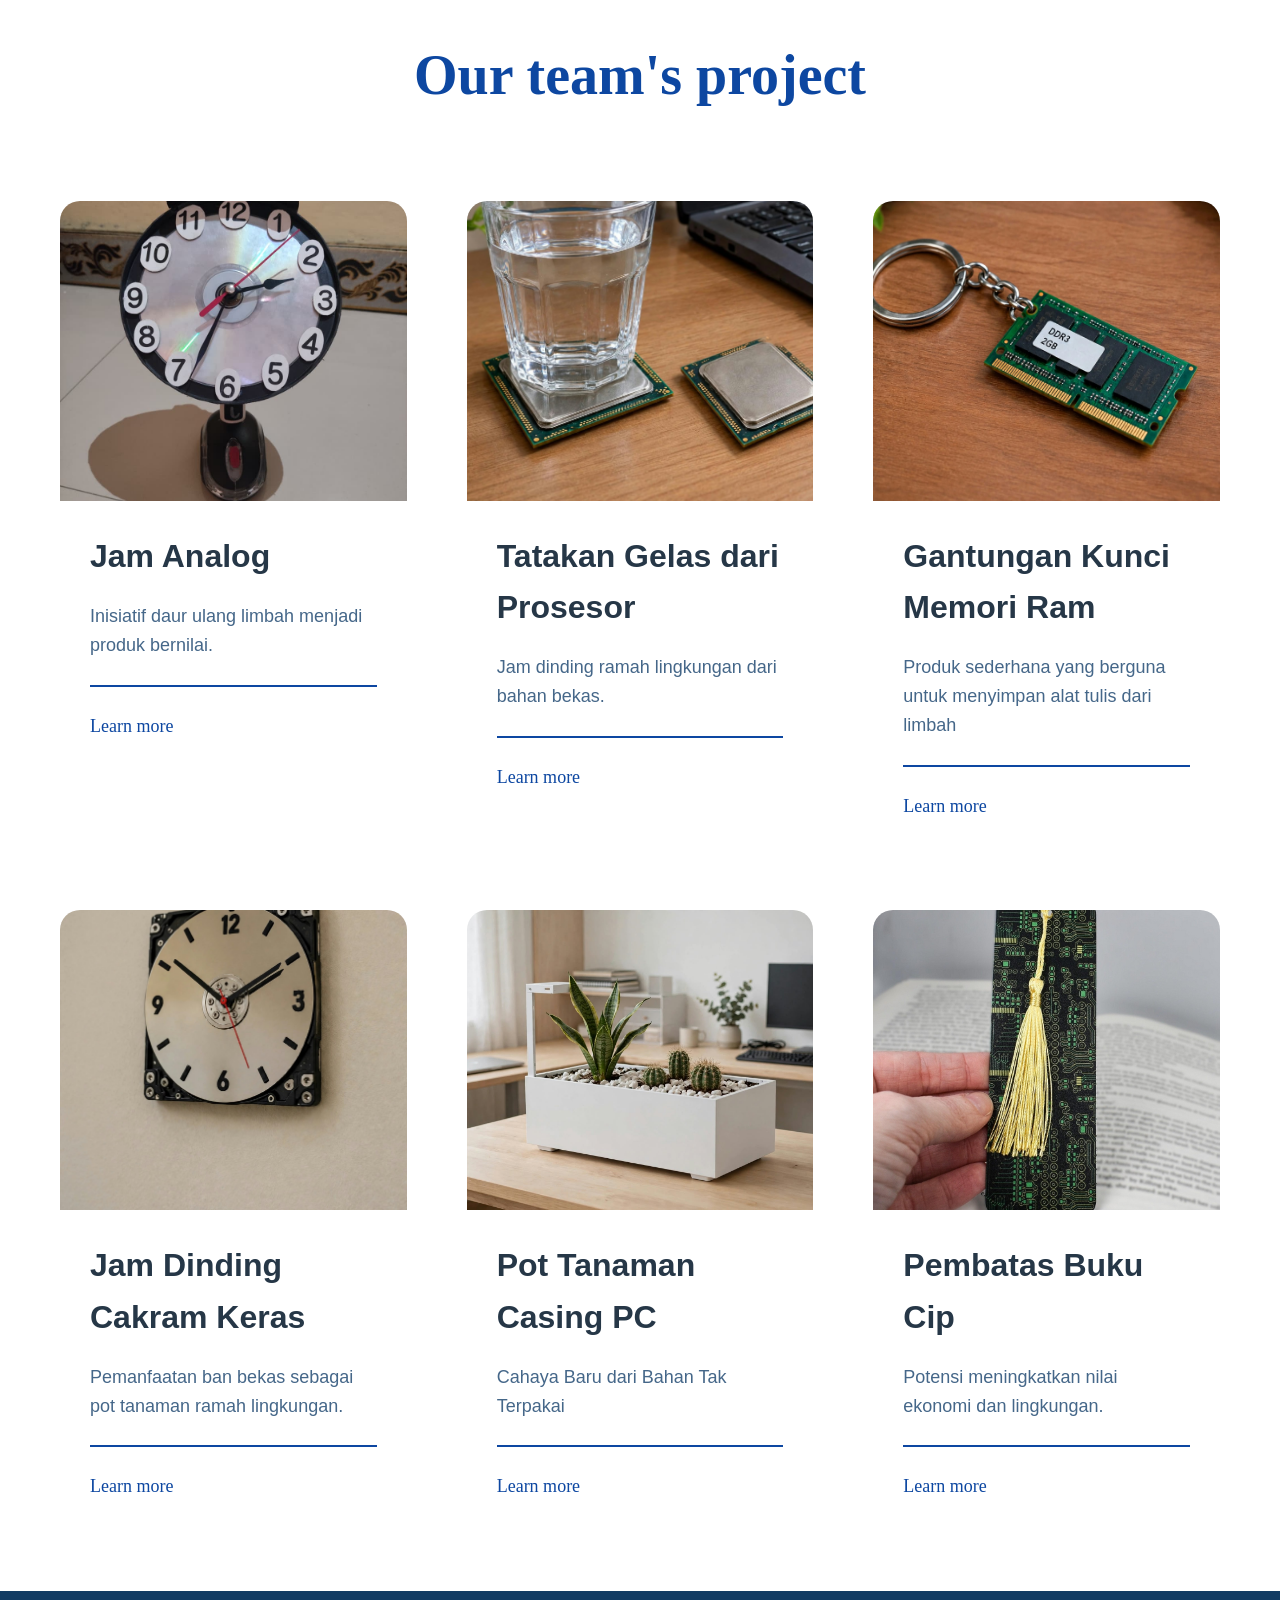
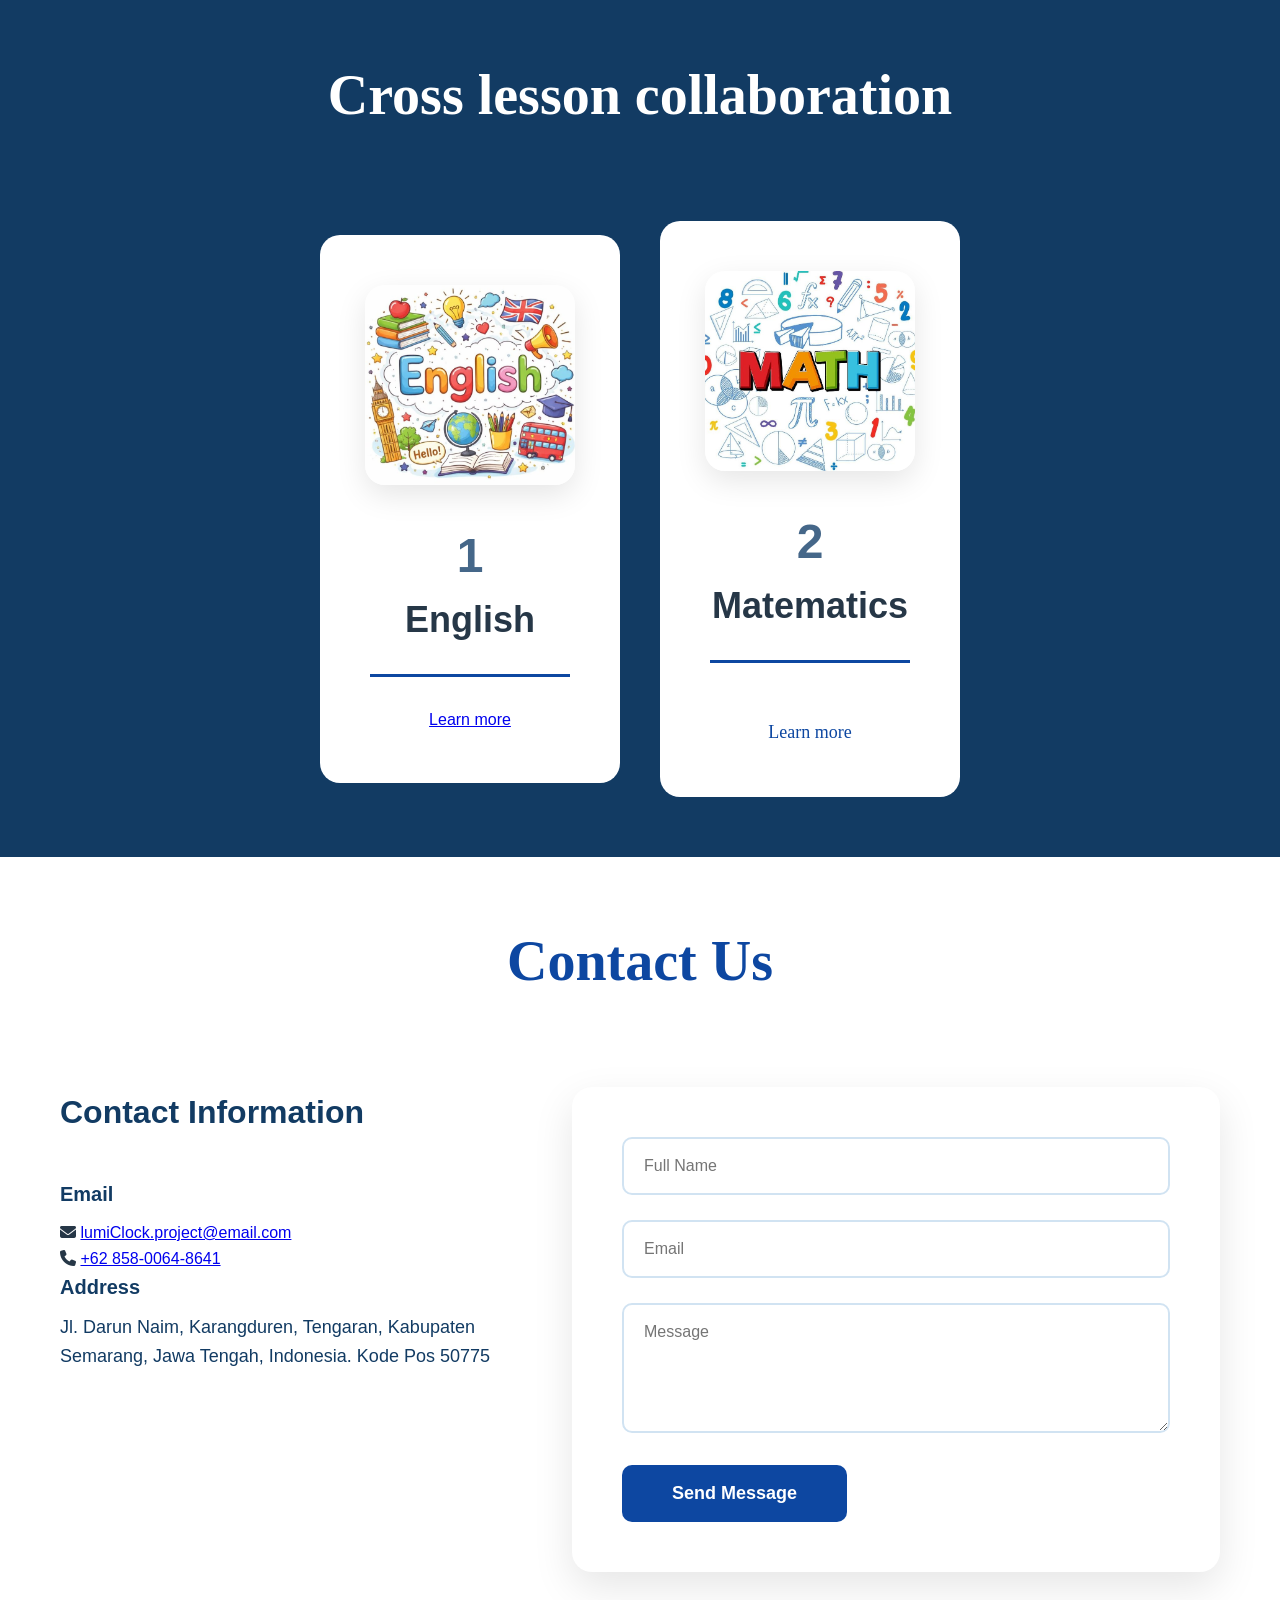
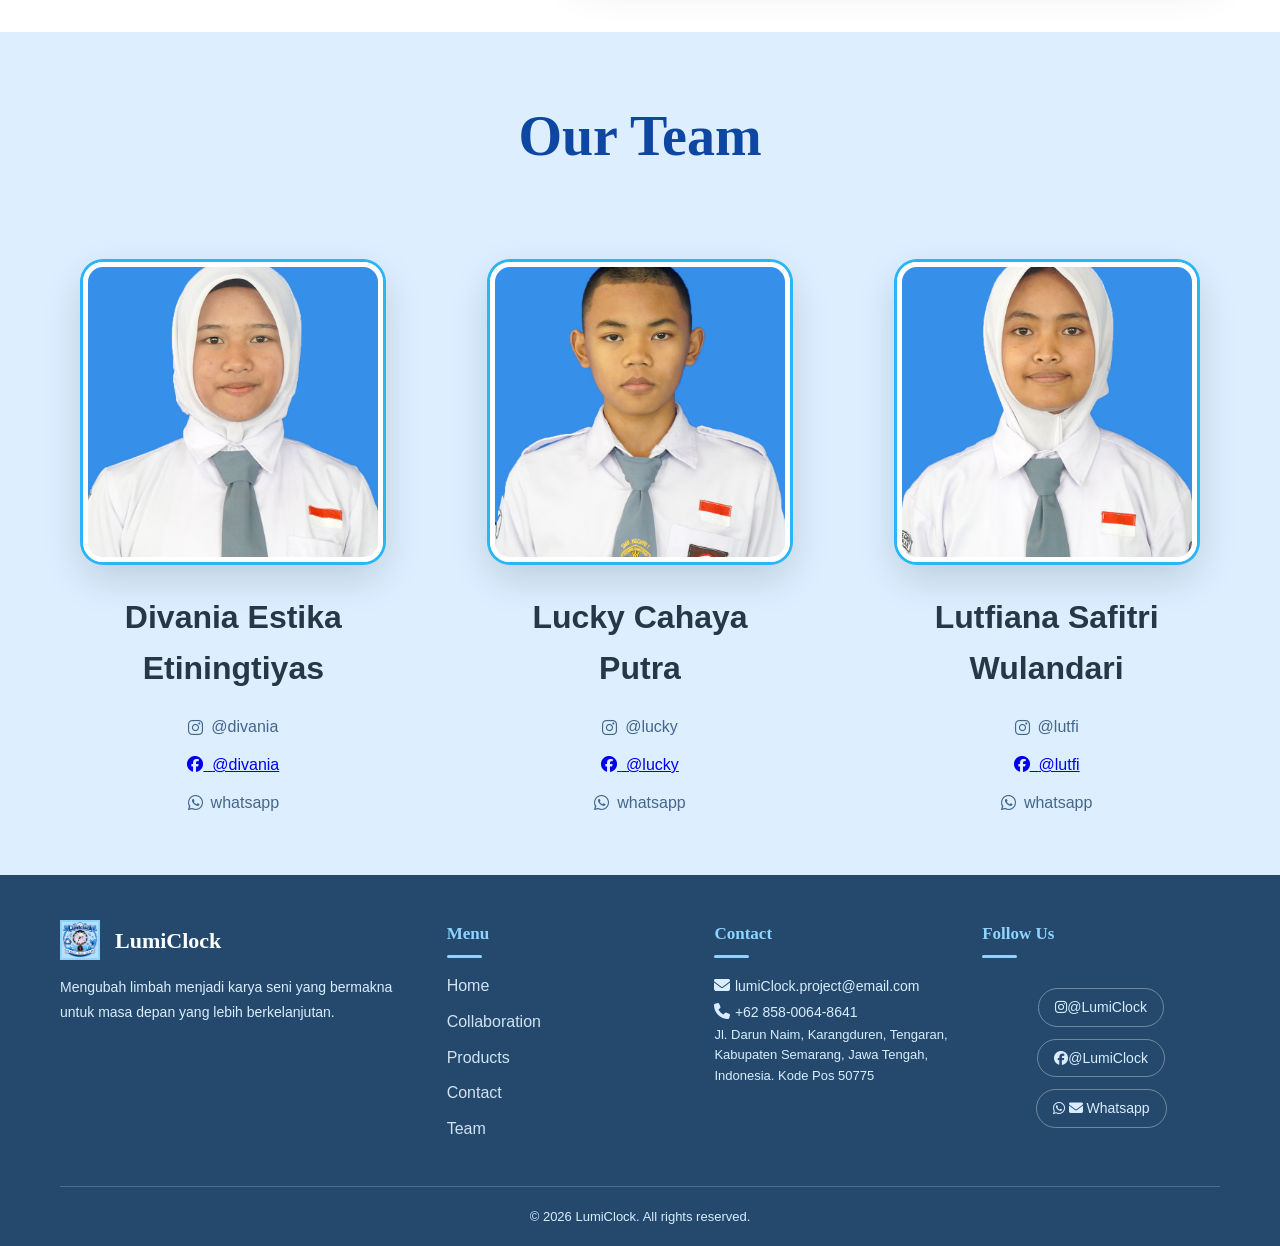
==== commit 6e95ffe2: "Update index.html" ====
--- a/index.html
+++ b/index.html
@@ -291,9 +291,10 @@
                 <div class="footer-section">
                     <h4>Menu</h4>
                     <ul>
-                        <li><a href="index.html#beranda">Home</a></li>
+                         <li><a href="index.html#beranda">Home</a></li>
                         <li><a href="index.html#kolaborasi">Collaboration</a></li>
                         <li><a href="index.html#produk">Products</a></li>
+                        <li><a href="index.html#kontak">Contact</a></li>
                         <li><a href="index.html#tim">Team</a></li>
                     </ul>
                 </div>
